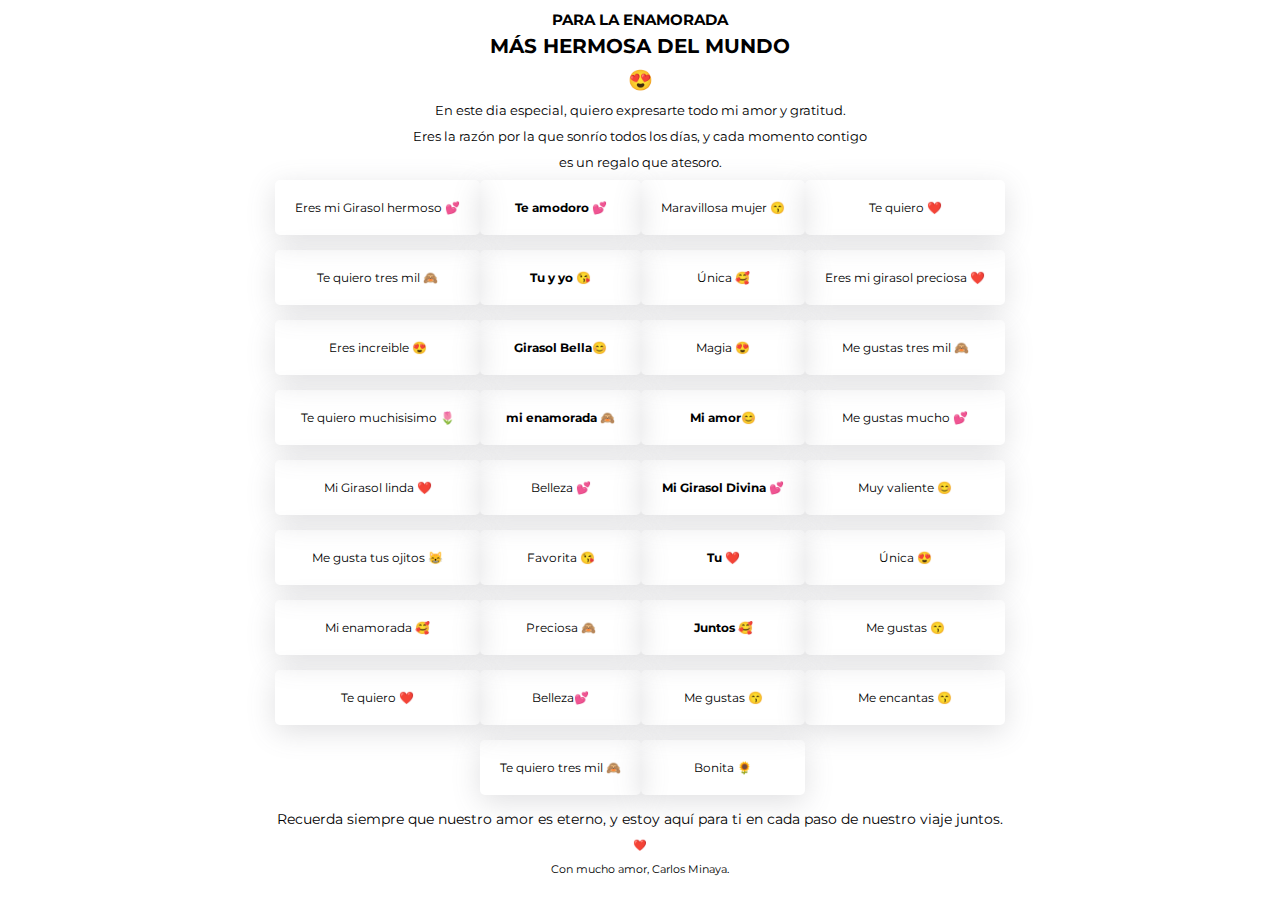
==== lluvia_c/index.html @ d1403bf0 "de carlitos" ====
<!DOCTYPE html>
<html lang="en">
<head>
    <meta charset="UTF-8">
    <meta http-equiv="X-UA-Compatible" content="IE=edge">
    <meta name="viewport" content="width=device-width, initial-scale=1.0">
    <title>Mi Girasol🌻</title>
    <link href="https://fonts.googleapis.com/css2?family=Montserrat:wght@200;400&display=swap" rel="stylesheet">
    <link rel="stylesheet" href="css/styles.css">
</head>
<body onclick="play()" >
    
    <div class="rain-container">        
        <div class="rainDrop rainDrop--s" style="--x-start:40vw; --x-end: 50vw;">❤️</div>
        <div class="rainDrop rainDrop--m" style="--x-start:60vw; --x-end: 50vw;">💕</div>
        <div class="rainDrop rainDrop--l" style="--x-start:50vw; --x-end: 50vw;">🌻</div>
        <div class="rainDrop rainDrop--xl" style="--x-start:50vw; --x-end: 50vw;">🌻</div>

    </div>
    
        <audio id="player" autoplay loop>
            <source src="./audio2.mp3" type="audio/mp3">
        </audio>
    <div style="align-items: center; text-align: center;justify-content: center;padding-top: 10px; padding-bottom: 5px; font-size: 15px; font-weight: bold;">PARA LA ENAMORADA</div>
    <div style="align-items: center; text-align: center;justify-content: center;padding-bottom: 10px; font-weight: bold; font-size: 20px;">MÁS HERMOSA DEL MUNDO</div>
    <div style="align-items: center; text-align: center;justify-content: center;padding-bottom: 10px; font-weight: bold; font-size: 20px;">😍</div>
    <div style="align-items: center; text-align: center;justify-content: center;padding-bottom: 10px; font-size: 13px;">En este dia especial, quiero expresarte todo mi amor y gratitud.</div>
    <div style="align-items: center; text-align: center;justify-content: center;padding-bottom: 10px; font-size: 13px;">Eres la razón por la que sonrío todos los días, y cada momento contigo</div>
    <div style="align-items: center; text-align: center;justify-content: center;padding-bottom: 10px; font-size: 13px;">es un regalo que atesoro.</div>
    <div class="msg" style="z-index: 80 !important; display: flex; width: 100%; height: 100%; align-items: center; text-align: center;justify-content: center;" onload="play()" >
        <div style="display: flex;">
            <div style="display: block;">
                <div style="height: auto; height: auto; border-radius: 5px; box-shadow:rgba(100, 100, 111, 0.2) 0px 7px 29px 0px; padding: 20px;">Eres mi Girasol hermoso 💕</div><br>
                <div style="height: auto; height: auto; border-radius: 5px; box-shadow:rgba(100, 100, 111, 0.2) 0px 7px 29px 0px; padding: 20px;">Te quiero tres mil 🙈</div><br>
                <div style="height: auto; height: auto; border-radius: 5px; box-shadow:rgba(100, 100, 111, 0.2) 0px 7px 29px 0px; padding: 20px;">Eres increible 😍</div><br>
                <div style="height: auto; height: auto; border-radius: 5px; box-shadow:rgba(100, 100, 111, 0.2) 0px 7px 29px 0px; padding: 20px;">Te quiero muchisisimo 🌷</div><br>
                <div style="height: auto; height: auto; border-radius: 5px; box-shadow:rgba(100, 100, 111, 0.2) 0px 7px 29px 0px; padding: 20px;">Mi Girasol linda ❤️</div><br>
                <div style="height: auto; height: auto; border-radius: 5px; box-shadow:rgba(100, 100, 111, 0.2) 0px 7px 29px 0px; padding: 20px;">Me gusta tus ojitos 😸</div><br>
                <div style="height: auto; height: auto; border-radius: 5px; box-shadow:rgba(100, 100, 111, 0.2) 0px 7px 29px 0px; padding: 20px;">Mi enamorada 🥰</div><br>
                <div style="height: auto; height: auto; border-radius: 5px; box-shadow:rgba(100, 100, 111, 0.2) 0px 7px 29px 0px; padding: 20px;">Te quiero ❤️</div><br>
            </div>
            <div style="display: block;">
                <div style="height: auto; height: auto; border-radius: 5px; box-shadow:rgba(100, 100, 111, 0.2) 0px 7px 29px 0px; padding: 20px; font-weight: bold;"> Te amodoro 💕</div><br>
                <div style="height: auto; height: auto; border-radius: 5px; box-shadow:rgba(100, 100, 111, 0.2) 0px 7px 29px 0px; padding: 20px;font-weight: bold;">Tu y yo 😘</div><br>
                <div style="height: auto; height: auto; border-radius: 5px; box-shadow:rgba(100, 100, 111, 0.2) 0px 7px 29px 0px; padding: 20px;font-weight: bold;"> Girasol Bella😊</div><br>
                <div style="height: auto; height: auto; border-radius: 5px; box-shadow:rgba(100, 100, 111, 0.2) 0px 7px 29px 0px; padding: 20px;font-weight: bold;">mi enamorada 🙈</div><br>
                <div style="height: auto; height: auto; border-radius: 5px; box-shadow:rgba(100, 100, 111, 0.2) 0px 7px 29px 0px; padding: 20px;">Belleza 💕</div><br>
                <div style="height: auto; height: auto; border-radius: 5px; box-shadow:rgba(100, 100, 111, 0.2) 0px 7px 29px 0px; padding: 20px;">Favorita 😘</div><br>
                <div style="height: auto; height: auto; border-radius: 5px; box-shadow:rgba(100, 100, 111, 0.2) 0px 7px 29px 0px; padding: 20px;">Preciosa 🙈</div><br>
                <div style="height: auto; height: auto; border-radius: 5px; box-shadow:rgba(100, 100, 111, 0.2) 0px 7px 29px 0px; padding: 20px;">Belleza💕</div><br>
                <div style="height: auto; height: auto; border-radius: 5px; box-shadow:rgba(100, 100, 111, 0.2) 0px 7px 29px 0px; padding: 20px;">Te quiero tres mil 🙈</div><br>
            </div>
            <div style="display: block;">
                <div style="height: auto; height: auto; border-radius: 5px; box-shadow:rgba(100, 100, 111, 0.2) 0px 7px 29px 0px; padding: 20px;">Maravillosa mujer 😙</div><br>
                <div style="height: auto; height: auto; border-radius: 5px; box-shadow:rgba(100, 100, 111, 0.2) 0px 7px 29px 0px; padding: 20px;">Única 🥰</div><br>
                <div style="height: auto; height: auto; border-radius: 5px; box-shadow:rgba(100, 100, 111, 0.2) 0px 7px 29px 0px; padding: 20px;">Magia 😍</div><br>
                <div style="height: auto; height: auto; border-radius: 5px; box-shadow:rgba(100, 100, 111, 0.2) 0px 7px 29px 0px; padding: 20px;font-weight: bold;">Mi amor😊</div><br>
                <div style="height: auto; height: auto; border-radius: 5px; box-shadow:rgba(100, 100, 111, 0.2) 0px 7px 29px 0px; padding: 20px;font-weight: bold;">Mi Girasol Divina 💕</div><br>
                <div style="height: auto; height: auto; border-radius: 5px; box-shadow:rgba(100, 100, 111, 0.2) 0px 7px 29px 0px; padding: 20px;font-weight: bold;">Tu ❤️</div><br>
                <div style="height: auto; height: auto; border-radius: 5px; box-shadow:rgba(100, 100, 111, 0.2) 0px 7px 29px 0px; padding: 20px;font-weight: bold;">Juntos 🥰</div><br>
                <div style="height: auto; height: auto; border-radius: 5px; box-shadow:rgba(100, 100, 111, 0.2) 0px 7px 29px 0px; padding: 20px;">Me gustas 😙</div><br>
                <div style="height: auto; height: auto; border-radius: 5px; box-shadow:rgba(100, 100, 111, 0.2) 0px 7px 29px 0px; padding: 20px;">Bonita 🌻</div><br>
            </div>
            <div style="display: block;">
                <div style="height: auto; height: auto; border-radius: 5px; box-shadow:rgba(100, 100, 111, 0.2) 0px 7px 29px 0px; padding: 20px;">Te quiero ❤️</div><br>
                <div style="height: auto; height: auto; border-radius: 5px; box-shadow:rgba(100, 100, 111, 0.2) 0px 7px 29px 0px; padding: 20px;">Eres mi girasol preciosa ❤️</div><br>
                <div style="height: auto; height: auto; border-radius: 5px; box-shadow:rgba(100, 100, 111, 0.2) 0px 7px 29px 0px; padding: 20px;">Me gustas tres mil 🙈</div><br>
                <div style="height: auto; height: auto; border-radius: 5px; box-shadow:rgba(100, 100, 111, 0.2) 0px 7px 29px 0px; padding: 20px;">Me gustas mucho 💕</div><br>
                <div style="height: auto; height: auto; border-radius: 5px; box-shadow:rgba(100, 100, 111, 0.2) 0px 7px 29px 0px; padding: 20px;">Muy valiente 😊</div><br>
                <div style="height: auto; height: auto; border-radius: 5px; box-shadow:rgba(100, 100, 111, 0.2) 0px 7px 29px 0px; padding: 20px;">Única 😍</div><br>
                <div style="height: auto; height: auto; border-radius: 5px; box-shadow:rgba(100, 100, 111, 0.2) 0px 7px 29px 0px; padding: 20px;">Me gustas 😙</div><br>
                <div style="height: auto; height: auto; border-radius: 5px; box-shadow:rgba(100, 100, 111, 0.2) 0px 7px 29px 0px; padding: 20px;">Me encantas 😙</div><br>
            </div>
        </div>
    </div>
    <div style="align-items: center; text-align: center;justify-content: center;padding-bottom: 10px; font-size: 14px;">Recuerda siempre que nuestro amor es eterno, y estoy aquí para ti en cada paso de nuestro viaje juntos.</div>
    <div style="align-items: center; text-align: center;justify-content: center;padding-bottom: 10px; font-size: 11px;">❤️</div>
    <div style="align-items: center; text-align: center;justify-content: center;padding-bottom: 10px; font-size: 11px;">Con mucho amor, Carlos Minaya.</div>
    
    <script src="js/app.js"></script>
</body>
</html>
---- lluvia_c/css/styles.css ----
body {
	padding: 0;
	margin: 0;
	background-color: white;
	min-height: 100vh;
	font-family: 'Montserrat', sans-serif;
	font-size: 12px;
}


.rain-container {
	position: absolute;
    /* esto definira las compensaciones de inicio y final */
	inset: 0;
    /* esto nos permitira cortar los elementos que se salen del contenedor */
	overflow: hidden;
}

/* Los keyframes nos sirve para dar un nombre y definir los fotogramas clave  */
@keyframes flake {
	0% {
        /* Inicio de la animación */
		transform: translate(var(--x-start), var(--y-start)) rotate(0);
	}
	100% {
        /* Fin de la animación */
		transform: translate(var(--x-end), var(--y-end)) rotate(50deg);
	}
}

.rainDrop {
    font-size: var(--sz);
	filter: blur(var(--blur));
	animation: flake 30s linear infinite;
	transform: translate(var(--x-start), -15vh) rotate(0);
	opacity: var(--a);
}

.rainDrop--s {
	--sz: 1rem;
	--blur: 2px;
	--a: 0.8;
	--x-start: 50vw;
	--x-end: 0;
	--y-start: 0;
	--y-end: 100vh;
	position: absolute;    
}

.rainDrop--m {
	--sz: 2rem;
	--blur: 2px;
	--a: 0.8;
	--x-start: 50vw;
	--x-end: 0;
	--y-start: 0;
	--y-end: 100vh;
	position: absolute;
	filter: blur(0px);
	z-index: 50;
}

.rainDrop--l {
	--sz: 3rem;
	--blur: 0px;
	--a: 0.8;
	--x-start: 50vw;
	--x-end: 0;
	--y-start: 0;
	--y-end: 100vh;
	position: absolute;
	z-index: 80;
}

.rainDrop--xl {
	--sz: 6rem;
	--blur: 4px;
	--a: 0.5;
	--x-start: 50vw;
	--x-end: 0;
	--y-start: 0;
	--y-end: 100vh;
	position: absolute; 
	z-index: 100;
}
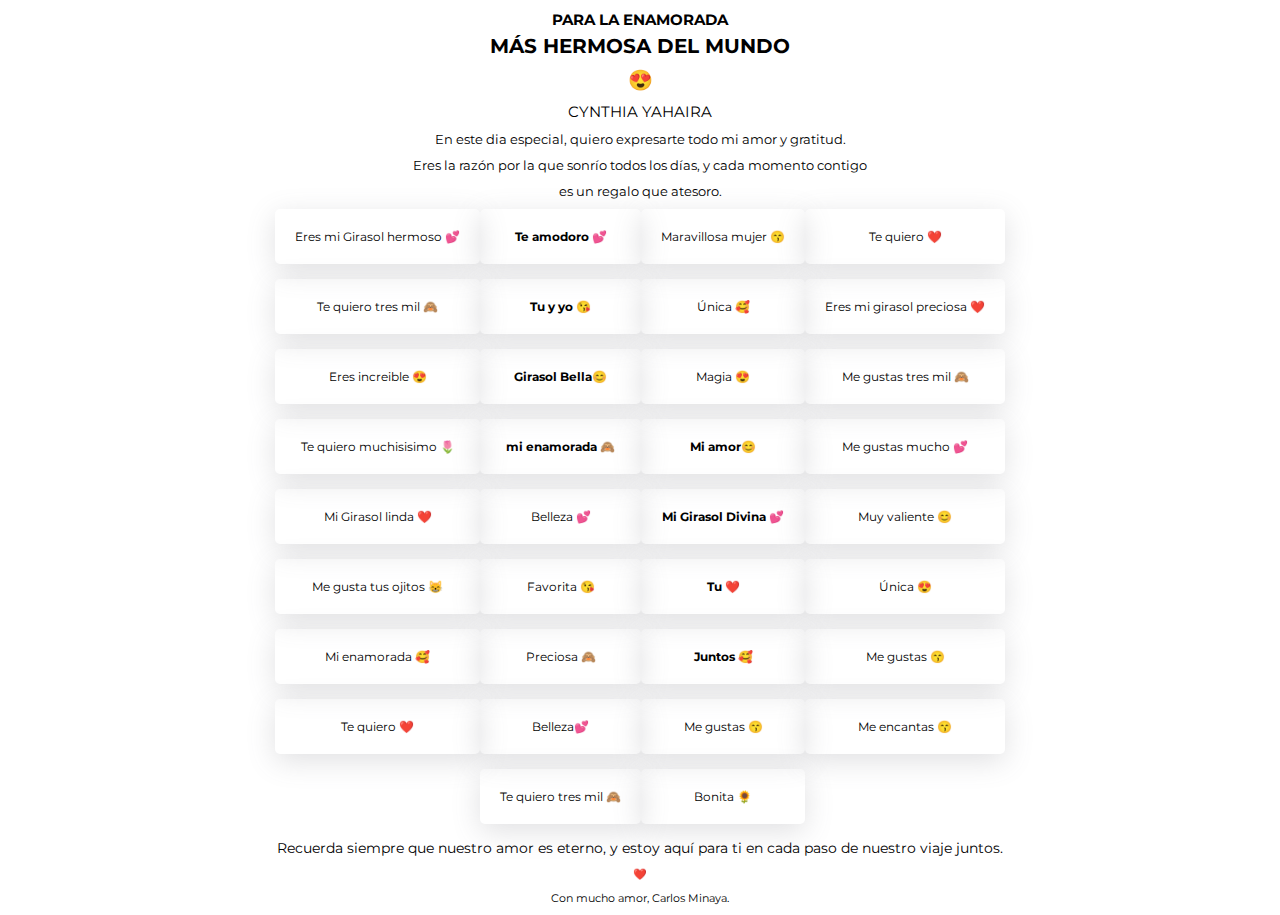
==== commit 29d761cb: "cambios carlos" ====
--- a/lluvia_c/index.html
+++ b/lluvia_c/index.html
@@ -24,6 +24,7 @@
     <div style="align-items: center; text-align: center;justify-content: center;padding-top: 10px; padding-bottom: 5px; font-size: 15px; font-weight: bold;">PARA LA ENAMORADA</div>
     <div style="align-items: center; text-align: center;justify-content: center;padding-bottom: 10px; font-weight: bold; font-size: 20px;">MÁS HERMOSA DEL MUNDO</div>
     <div style="align-items: center; text-align: center;justify-content: center;padding-bottom: 10px; font-weight: bold; font-size: 20px;">😍</div>
+    <div style="align-items: center; text-align: center;justify-content: center;padding-bottom: 10px; font-size: 15px;">CYNTHIA YAHAIRA</div>
     <div style="align-items: center; text-align: center;justify-content: center;padding-bottom: 10px; font-size: 13px;">En este dia especial, quiero expresarte todo mi amor y gratitud.</div>
     <div style="align-items: center; text-align: center;justify-content: center;padding-bottom: 10px; font-size: 13px;">Eres la razón por la que sonrío todos los días, y cada momento contigo</div>
     <div style="align-items: center; text-align: center;justify-content: center;padding-bottom: 10px; font-size: 13px;">es un regalo que atesoro.</div>
